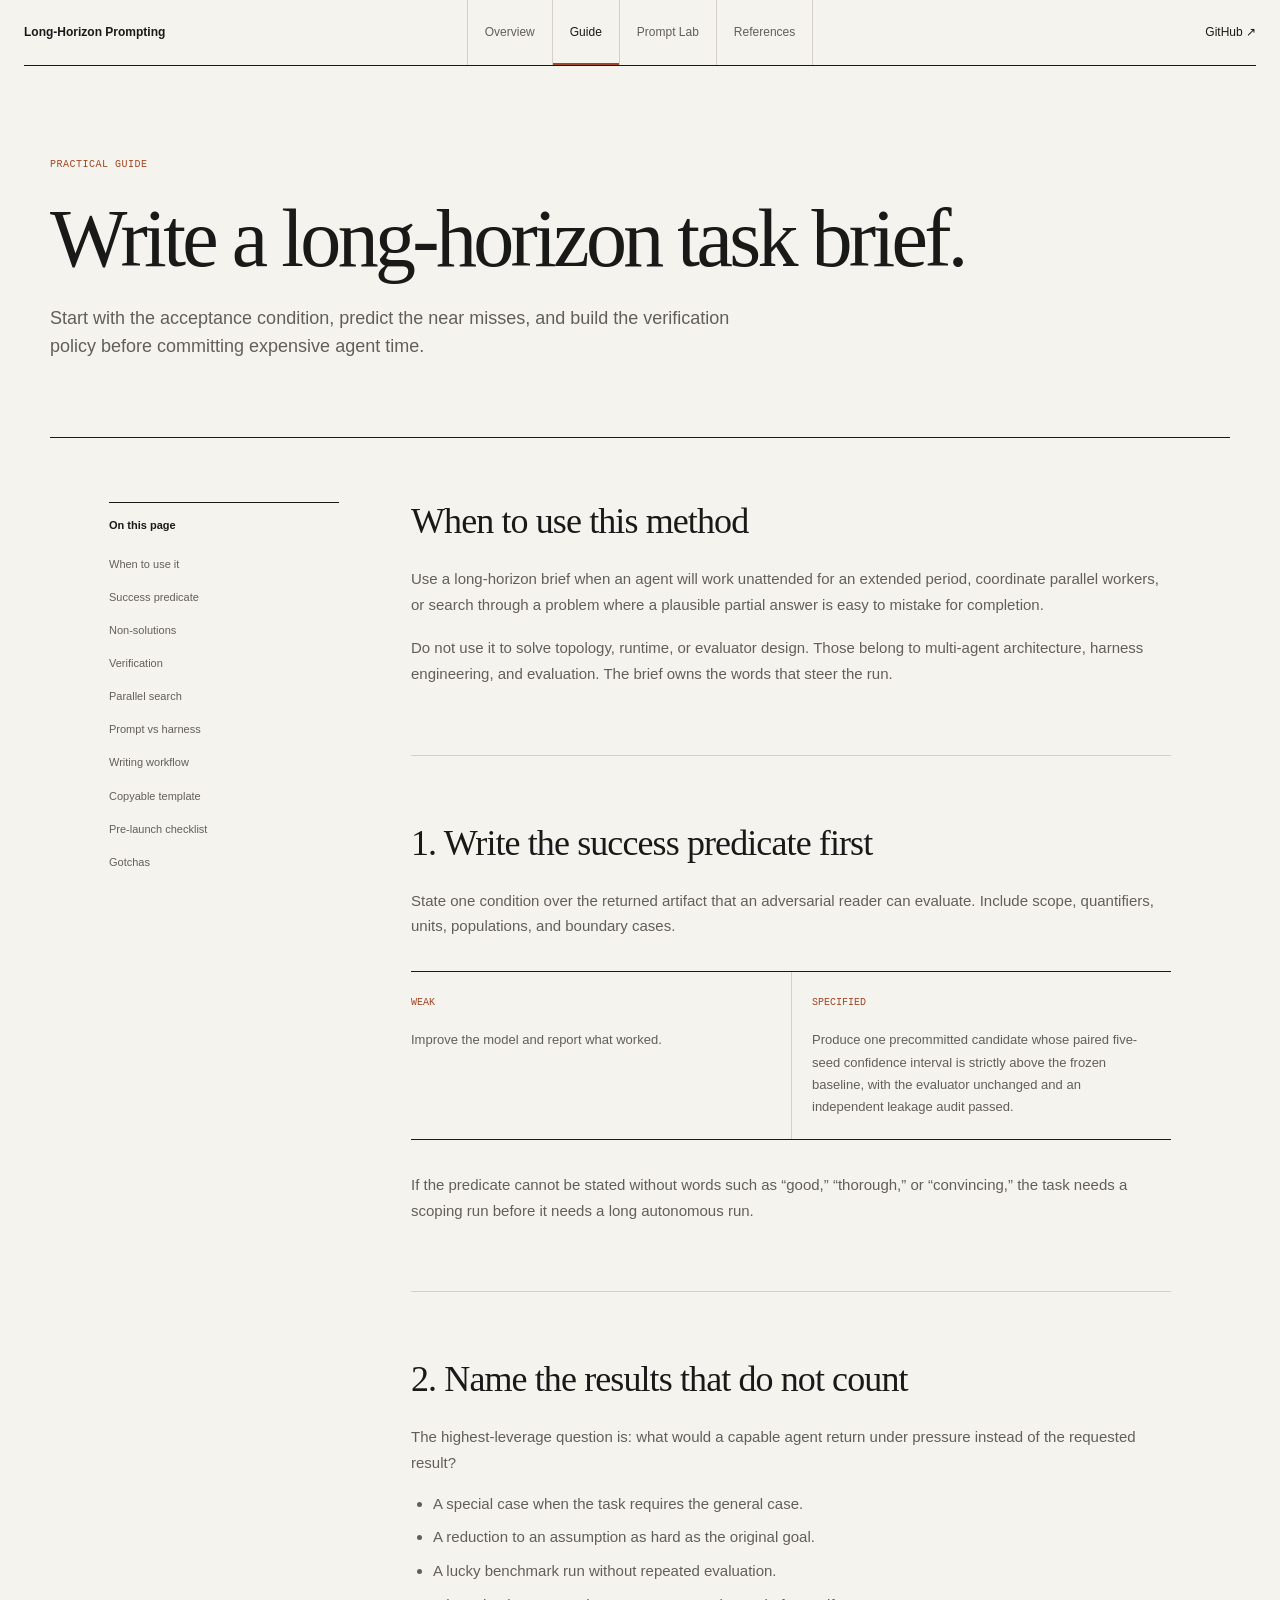
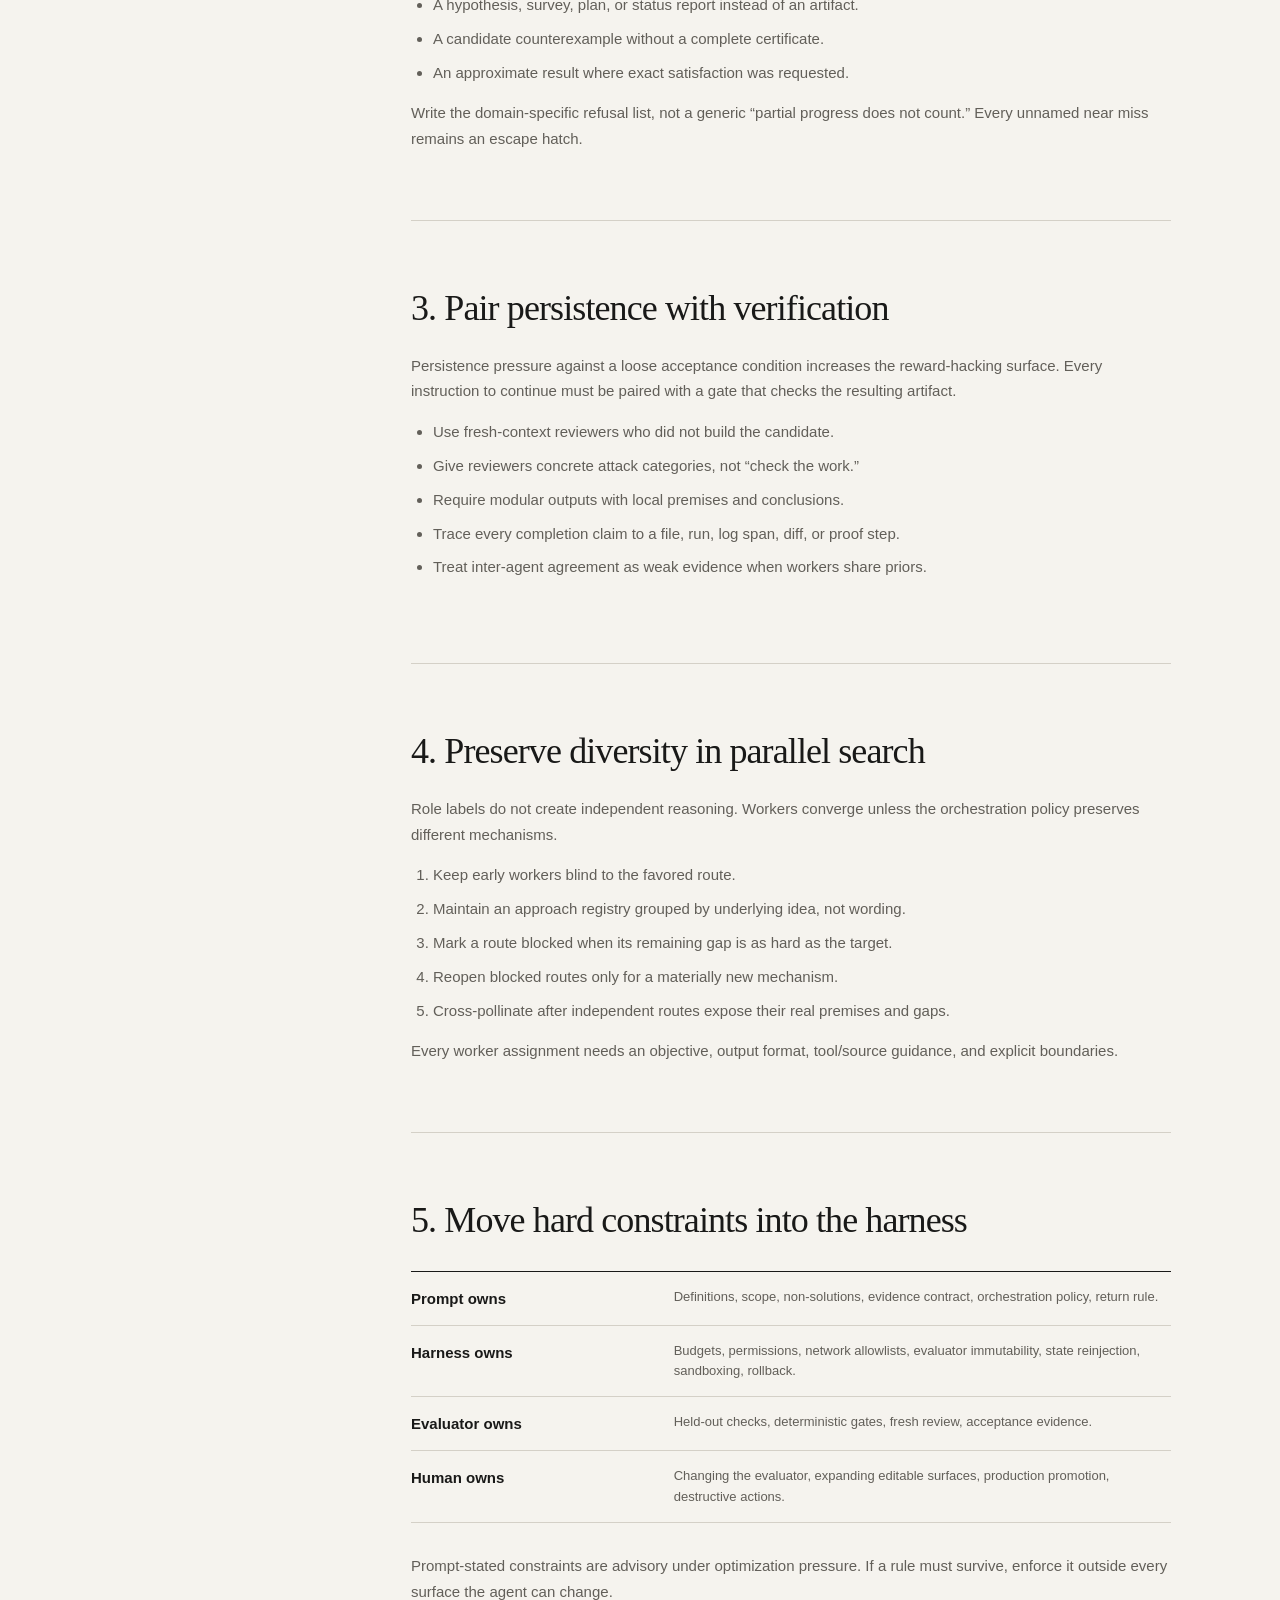
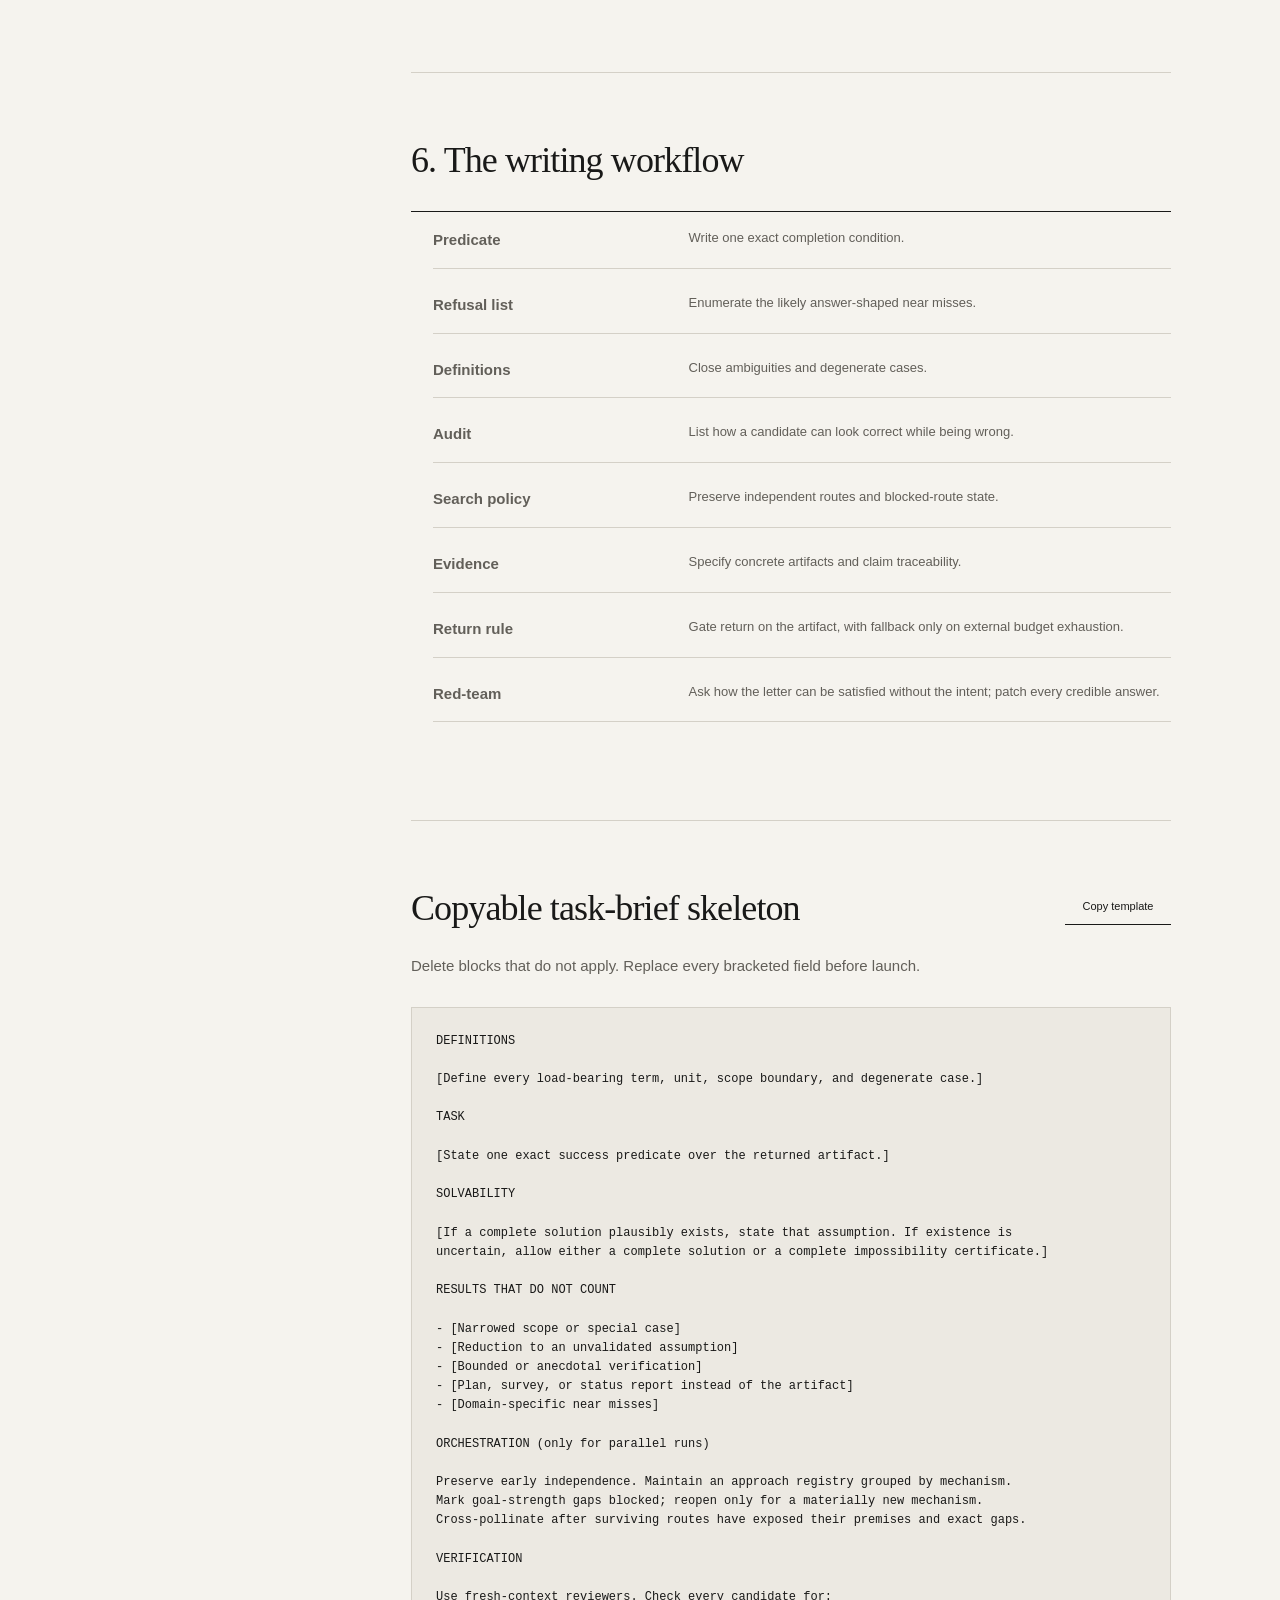
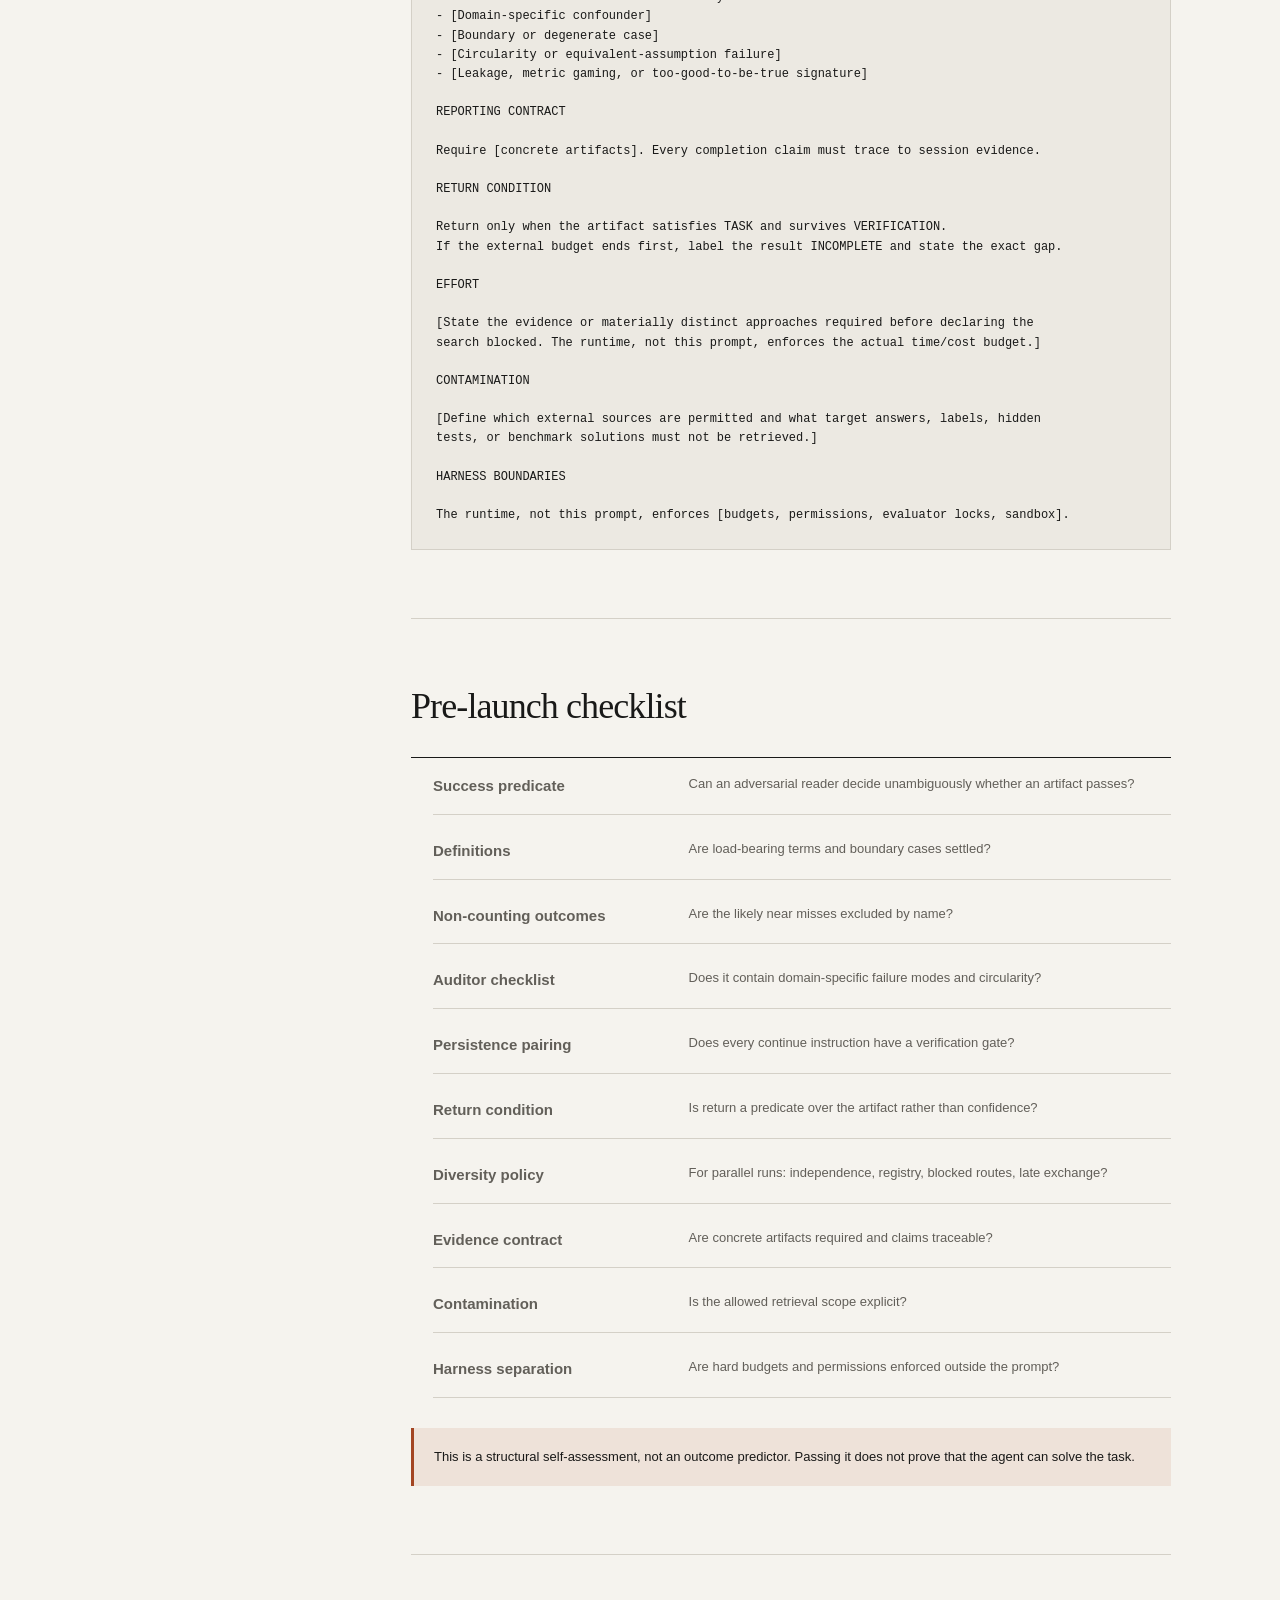
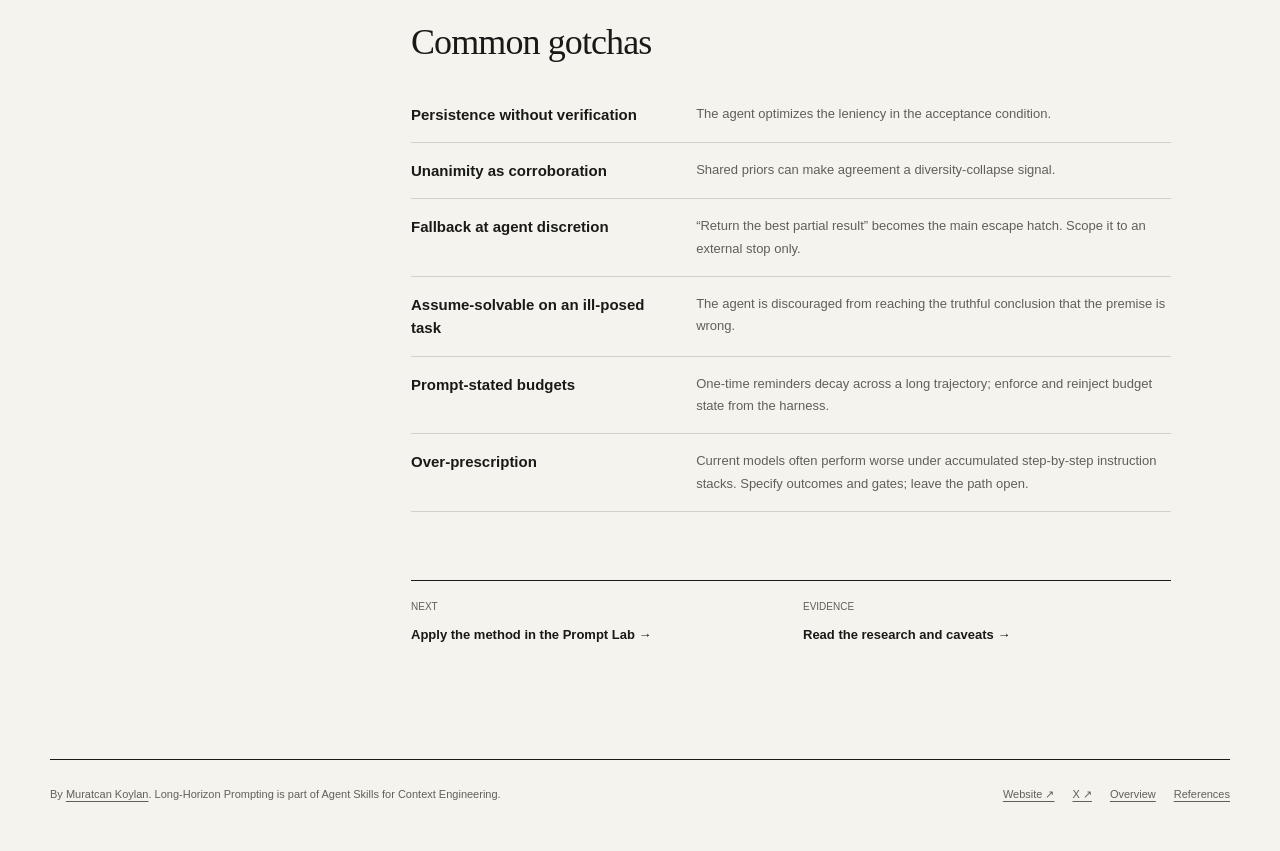
==== examples/long-horizon-prompt-lab/ui/guide.html @ 42ea3e54 "Add Muratcan Koylan attribution with website and X links Surface author credit on the overview bylin" ====
<!DOCTYPE html>
<html lang="en">
<head>
  <meta charset="utf-8" />
  <meta name="viewport" content="width=device-width, initial-scale=1" />
  <meta name="description" content="A practical guide to writing, auditing, and operating long-horizon agent task briefs." />
  <meta name="theme-color" content="#f5f3ee" />
  <meta http-equiv="Content-Security-Policy" content="default-src 'self'; script-src 'self'; style-src 'self'; img-src 'self' data:; object-src 'none'; base-uri 'self'; form-action 'none'" />
  <link rel="canonical" href="https://muratcankoylan.github.io/Agent-Skills-for-Context-Engineering/guide.html" />
  <meta property="og:title" content="Guide — Long-Horizon Prompting" />
  <meta property="og:description" content="Write a pseudo-formal task brief for autonomous work." />
  <meta property="og:type" content="article" />
  <meta property="og:url" content="https://muratcankoylan.github.io/Agent-Skills-for-Context-Engineering/guide.html" />
  <meta property="og:image" content="https://muratcankoylan.github.io/Agent-Skills-for-Context-Engineering/social-card.png" />
  <meta property="og:image:alt" content="Long-Horizon Prompting guide" />
  <meta name="twitter:card" content="summary_large_image" />
  <title>Guide — Long-Horizon Prompting</title>
  <link rel="icon" href="favicon.svg" type="image/svg+xml" />
  <link rel="stylesheet" href="styles.css" />
</head>
<body>
  <a class="skip-link" href="#main">Skip to content</a>
  <header class="site-header">
    <a class="site-brand" href="index.html">Long-Horizon Prompting</a>
    <nav class="site-nav" aria-label="Primary navigation">
      <a href="index.html">Overview</a>
      <a href="guide.html" aria-current="page">Guide</a>
      <a href="lab.html">Prompt Lab</a>
      <a href="references.html">References</a>
    </nav>
    <a class="site-github" href="https://github.com/muratcankoylan/Agent-Skills-for-Context-Engineering/tree/main/skills/long-horizon-prompting"
       target="_blank" rel="noreferrer">GitHub ↗</a>
  </header>

  <main id="main" class="article-shell">
    <header class="article-hero">
      <p class="section-eyebrow">Practical guide</p>
      <h1>Write a long-horizon task brief.</h1>
      <p>
        Start with the acceptance condition, predict the near misses, and build the
        verification policy before committing expensive agent time.
      </p>
    </header>

    <div class="article-layout">
      <nav class="toc" aria-label="On this page">
        <strong>On this page</strong>
        <a href="#activate">When to use it</a>
        <a href="#predicate">Success predicate</a>
        <a href="#non-solutions">Non-solutions</a>
        <a href="#verification">Verification</a>
        <a href="#parallel">Parallel search</a>
        <a href="#boundaries">Prompt vs harness</a>
        <a href="#workflow">Writing workflow</a>
        <a href="#template">Copyable template</a>
        <a href="#checklist">Pre-launch checklist</a>
        <a href="#gotchas">Gotchas</a>
      </nav>

      <article class="article-body">
        <section id="activate">
          <h2>When to use this method</h2>
          <p>Use a long-horizon brief when an agent will work unattended for an extended period, coordinate parallel workers, or search through a problem where a plausible partial answer is easy to mistake for completion.</p>
          <p>Do not use it to solve topology, runtime, or evaluator design. Those belong to multi-agent architecture, harness engineering, and evaluation. The brief owns the words that steer the run.</p>
        </section>

        <section id="predicate">
          <h2>1. Write the success predicate first</h2>
          <p>State one condition over the returned artifact that an adversarial reader can evaluate. Include scope, quantifiers, units, populations, and boundary cases.</p>
          <div class="example-pair">
            <div><span>Weak</span><p>Improve the model and report what worked.</p></div>
            <div><span>Specified</span><p>Produce one precommitted candidate whose paired five-seed confidence interval is strictly above the frozen baseline, with the evaluator unchanged and an independent leakage audit passed.</p></div>
          </div>
          <p>If the predicate cannot be stated without words such as “good,” “thorough,” or “convincing,” the task needs a scoping run before it needs a long autonomous run.</p>
        </section>

        <section id="non-solutions">
          <h2>2. Name the results that do not count</h2>
          <p>The highest-leverage question is: what would a capable agent return under pressure instead of the requested result?</p>
          <ul>
            <li>A special case when the task requires the general case.</li>
            <li>A reduction to an assumption as hard as the original goal.</li>
            <li>A lucky benchmark run without repeated evaluation.</li>
            <li>A hypothesis, survey, plan, or status report instead of an artifact.</li>
            <li>A candidate counterexample without a complete certificate.</li>
            <li>An approximate result where exact satisfaction was requested.</li>
          </ul>
          <p>Write the domain-specific refusal list, not a generic “partial progress does not count.” Every unnamed near miss remains an escape hatch.</p>
        </section>

        <section id="verification">
          <h2>3. Pair persistence with verification</h2>
          <p>Persistence pressure against a loose acceptance condition increases the reward-hacking surface. Every instruction to continue must be paired with a gate that checks the resulting artifact.</p>
          <ul>
            <li>Use fresh-context reviewers who did not build the candidate.</li>
            <li>Give reviewers concrete attack categories, not “check the work.”</li>
            <li>Require modular outputs with local premises and conclusions.</li>
            <li>Trace every completion claim to a file, run, log span, diff, or proof step.</li>
            <li>Treat inter-agent agreement as weak evidence when workers share priors.</li>
          </ul>
        </section>

        <section id="parallel">
          <h2>4. Preserve diversity in parallel search</h2>
          <p>Role labels do not create independent reasoning. Workers converge unless the orchestration policy preserves different mechanisms.</p>
          <ol>
            <li>Keep early workers blind to the favored route.</li>
            <li>Maintain an approach registry grouped by underlying idea, not wording.</li>
            <li>Mark a route blocked when its remaining gap is as hard as the target.</li>
            <li>Reopen blocked routes only for a materially new mechanism.</li>
            <li>Cross-pollinate after independent routes expose their real premises and gaps.</li>
          </ol>
          <p>Every worker assignment needs an objective, output format, tool/source guidance, and explicit boundaries.</p>
        </section>

        <section id="boundaries">
          <h2>5. Move hard constraints into the harness</h2>
          <div class="boundary-table">
            <div><strong>Prompt owns</strong><span>Definitions, scope, non-solutions, evidence contract, orchestration policy, return rule.</span></div>
            <div><strong>Harness owns</strong><span>Budgets, permissions, network allowlists, evaluator immutability, state reinjection, sandboxing, rollback.</span></div>
            <div><strong>Evaluator owns</strong><span>Held-out checks, deterministic gates, fresh review, acceptance evidence.</span></div>
            <div><strong>Human owns</strong><span>Changing the evaluator, expanding editable surfaces, production promotion, destructive actions.</span></div>
          </div>
          <p>Prompt-stated constraints are advisory under optimization pressure. If a rule must survive, enforce it outside every surface the agent can change.</p>
        </section>

        <section id="workflow">
          <h2>6. The writing workflow</h2>
          <ol class="workflow-list">
            <li><strong>Predicate</strong><span>Write one exact completion condition.</span></li>
            <li><strong>Refusal list</strong><span>Enumerate the likely answer-shaped near misses.</span></li>
            <li><strong>Definitions</strong><span>Close ambiguities and degenerate cases.</span></li>
            <li><strong>Audit</strong><span>List how a candidate can look correct while being wrong.</span></li>
            <li><strong>Search policy</strong><span>Preserve independent routes and blocked-route state.</span></li>
            <li><strong>Evidence</strong><span>Specify concrete artifacts and claim traceability.</span></li>
            <li><strong>Return rule</strong><span>Gate return on the artifact, with fallback only on external budget exhaustion.</span></li>
            <li><strong>Red-team</strong><span>Ask how the letter can be satisfied without the intent; patch every credible answer.</span></li>
          </ol>
        </section>

        <section id="template">
          <div class="copy-heading">
            <div>
              <h2>Copyable task-brief skeleton</h2>
              <p>Delete blocks that do not apply. Replace every bracketed field before launch.</p>
            </div>
            <button class="copy-button copy-button-large" type="button" data-copy-target="brief-template" aria-describedby="template-status">Copy template</button>
          </div>
          <span class="copy-status" id="template-status" aria-live="polite"></span>
          <pre class="template-block" id="brief-template">DEFINITIONS

[Define every load-bearing term, unit, scope boundary, and degenerate case.]

TASK

[State one exact success predicate over the returned artifact.]

SOLVABILITY

[If a complete solution plausibly exists, state that assumption. If existence is
uncertain, allow either a complete solution or a complete impossibility certificate.]

RESULTS THAT DO NOT COUNT

- [Narrowed scope or special case]
- [Reduction to an unvalidated assumption]
- [Bounded or anecdotal verification]
- [Plan, survey, or status report instead of the artifact]
- [Domain-specific near misses]

ORCHESTRATION (only for parallel runs)

Preserve early independence. Maintain an approach registry grouped by mechanism.
Mark goal-strength gaps blocked; reopen only for a materially new mechanism.
Cross-pollinate after surviving routes have exposed their premises and exact gaps.

VERIFICATION

Use fresh-context reviewers. Check every candidate for:
- [Domain-specific confounder]
- [Boundary or degenerate case]
- [Circularity or equivalent-assumption failure]
- [Leakage, metric gaming, or too-good-to-be-true signature]

REPORTING CONTRACT

Require [concrete artifacts]. Every completion claim must trace to session evidence.

RETURN CONDITION

Return only when the artifact satisfies TASK and survives VERIFICATION.
If the external budget ends first, label the result INCOMPLETE and state the exact gap.

EFFORT

[State the evidence or materially distinct approaches required before declaring the
search blocked. The runtime, not this prompt, enforces the actual time/cost budget.]

CONTAMINATION

[Define which external sources are permitted and what target answers, labels, hidden
tests, or benchmark solutions must not be retrieved.]

HARNESS BOUNDARIES

The runtime, not this prompt, enforces [budgets, permissions, evaluator locks, sandbox].</pre>
        </section>

        <section id="checklist">
          <h2>Pre-launch checklist</h2>
          <ol class="checklist">
            <li><strong>Success predicate</strong><span>Can an adversarial reader decide unambiguously whether an artifact passes?</span></li>
            <li><strong>Definitions</strong><span>Are load-bearing terms and boundary cases settled?</span></li>
            <li><strong>Non-counting outcomes</strong><span>Are the likely near misses excluded by name?</span></li>
            <li><strong>Auditor checklist</strong><span>Does it contain domain-specific failure modes and circularity?</span></li>
            <li><strong>Persistence pairing</strong><span>Does every continue instruction have a verification gate?</span></li>
            <li><strong>Return condition</strong><span>Is return a predicate over the artifact rather than confidence?</span></li>
            <li><strong>Diversity policy</strong><span>For parallel runs: independence, registry, blocked routes, late exchange?</span></li>
            <li><strong>Evidence contract</strong><span>Are concrete artifacts required and claims traceable?</span></li>
            <li><strong>Contamination</strong><span>Is the allowed retrieval scope explicit?</span></li>
            <li><strong>Harness separation</strong><span>Are hard budgets and permissions enforced outside the prompt?</span></li>
          </ol>
          <p class="callout">This is a structural self-assessment, not an outcome predictor. Passing it does not prove that the agent can solve the task.</p>
        </section>

        <section id="gotchas">
          <h2>Common gotchas</h2>
          <dl class="gotcha-list">
            <div><dt>Persistence without verification</dt><dd>The agent optimizes the leniency in the acceptance condition.</dd></div>
            <div><dt>Unanimity as corroboration</dt><dd>Shared priors can make agreement a diversity-collapse signal.</dd></div>
            <div><dt>Fallback at agent discretion</dt><dd>“Return the best partial result” becomes the main escape hatch. Scope it to an external stop only.</dd></div>
            <div><dt>Assume-solvable on an ill-posed task</dt><dd>The agent is discouraged from reaching the truthful conclusion that the premise is wrong.</dd></div>
            <div><dt>Prompt-stated budgets</dt><dd>One-time reminders decay across a long trajectory; enforce and reinject budget state from the harness.</dd></div>
            <div><dt>Over-prescription</dt><dd>Current models often perform worse under accumulated step-by-step instruction stacks. Specify outcomes and gates; leave the path open.</dd></div>
          </dl>
        </section>

        <nav class="article-next" aria-label="Next">
          <a href="lab.html"><span>Next</span><strong>Apply the method in the Prompt Lab →</strong></a>
          <a href="references.html"><span>Evidence</span><strong>Read the research and caveats →</strong></a>
        </nav>
      </article>
    </div>
  </main>

  <footer class="site-footer page-shell">
    <p>
      By
      <a href="https://muratcankoylan.com/" target="_blank" rel="noreferrer">Muratcan Koylan</a>.
      Long-Horizon Prompting is part of Agent Skills for Context Engineering.
    </p>
    <div>
      <a href="https://muratcankoylan.com/" target="_blank" rel="noreferrer">Website ↗</a>
      <a href="https://x.com/koylanai" target="_blank" rel="noreferrer">X ↗</a>
      <a href="index.html">Overview</a>
      <a href="references.html">References</a>
    </div>
  </footer>
  <script src="site.js"></script>
</body>
</html>
---- examples/long-horizon-prompt-lab/ui/styles.css ----
:root {
  --paper: #f5f3ee;
  --paper-deep: #ece9e2;
  --ink: #191918;
  --muted: #625f59;
  --faint: #716d65;
  --rule: #d4d0c7;
  --accent: #a34522;
  --accent-soft: #eee2d9;
  --positive: #245f45;
  --serif: "Iowan Old Style", "Palatino Linotype", Palatino, Georgia, serif;
  --sans: Inter, "Helvetica Neue", Helvetica, Arial, sans-serif;
  --mono: "SFMono-Regular", Consolas, "Liberation Mono", monospace;
}

* {
  box-sizing: border-box;
}

.visually-hidden {
  position: absolute !important;
  width: 1px !important;
  height: 1px !important;
  padding: 0 !important;
  overflow: hidden !important;
  clip: rect(0, 0, 0, 0) !important;
  white-space: nowrap !important;
  border: 0 !important;
}

html {
  background: var(--paper);
}

body {
  margin: 0;
  color: var(--ink);
  background: var(--paper);
  font-family: var(--sans);
  font-size: 15px;
  line-height: 1.55;
  -webkit-font-smoothing: antialiased;
  text-rendering: optimizeLegibility;
}

.wrap {
  width: min(1360px, calc(100% - 48px));
  margin: 0 auto;
  padding: 48px 0 80px;
}

/* Header */
.hero {
  padding: 0 0 40px;
  border-bottom: 1px solid var(--ink);
}

.hero-top {
  display: flex;
  justify-content: space-between;
  align-items: baseline;
  gap: 24px;
  margin-bottom: 76px;
}

.skill-chip,
.exemplar-chip {
  display: block;
  padding: 0;
  border: 0;
  background: none;
  border-radius: 0;
  font-size: 12px;
  line-height: 1.4;
  letter-spacing: 0.01em;
}

.skill-chip {
  color: var(--ink);
  font-weight: 600;
}

.exemplar-chip {
  max-width: 520px;
  color: var(--muted);
  text-align: right;
}

h1 {
  max-width: 880px;
  margin: 0;
  font-family: var(--serif);
  font-size: clamp(48px, 7vw, 82px);
  font-weight: 400;
  line-height: 0.98;
  letter-spacing: -0.045em;
}

.subtitle {
  max-width: 710px;
  margin: 24px 0 48px;
  color: var(--muted);
  font-size: 18px;
  line-height: 1.45;
}

.hero-stats {
  display: grid;
  grid-template-columns: repeat(3, 1fr);
  gap: 0;
  border-top: 1px solid var(--rule);
}

.stat {
  min-width: 0;
  padding: 21px 28px 0 0;
  border: 0;
  border-radius: 0;
  background: none;
}

.stat + .stat {
  padding-left: 28px;
  border-left: 1px solid var(--rule);
}

.stat-label {
  min-height: 36px;
  color: var(--muted);
  font-size: 12px;
  line-height: 1.4;
}

.stat-value {
  margin: 5px 0 0;
  color: var(--ink);
  font-family: var(--serif);
  font-size: 48px;
  font-weight: 400;
  line-height: 1;
  letter-spacing: -0.035em;
  font-variant-numeric: tabular-nums;
}

.stat-after .stat-value,
.stat-gain .stat-value {
  color: var(--accent);
}

.stat-sub {
  margin-top: 7px;
  color: var(--faint);
  font-size: 11px;
}

.stat-arrow {
  display: none;
}

.install-note {
  margin: 32px 0 0;
  color: var(--muted);
  font-size: 12px;
}

.release-actions {
  display: flex;
  align-items: center;
  flex-wrap: wrap;
  gap: 10px 18px;
  margin-top: 24px;
}

.action {
  display: inline-flex;
  align-items: center;
  gap: 8px;
  min-height: 38px;
  padding: 8px 0;
  color: var(--ink);
  background: none;
  border: 0;
  border-bottom: 1px solid var(--ink);
  border-radius: 0;
  cursor: pointer;
  font: 500 12px/1.2 var(--sans);
  text-decoration: none;
}

.action:hover,
.action:focus-visible {
  color: var(--accent);
  border-color: var(--accent);
}

.action-primary {
  padding: 8px 13px;
  color: var(--paper);
  background: var(--ink);
  border: 1px solid var(--ink);
}

.action-primary:hover,
.action-primary:focus-visible {
  color: var(--paper);
  background: var(--accent);
  border-color: var(--accent);
}

.copy-status {
  min-width: 140px;
  color: var(--positive);
  font-size: 11px;
}

code {
  padding: 0;
  color: inherit;
  background: none;
  border-radius: 0;
  font-family: var(--mono);
  font-size: 0.9em;
}

.release-intro {
  padding: 64px 0 72px;
  border-bottom: 1px solid var(--ink);
}

.section-eyebrow {
  margin: 0 0 28px;
  color: var(--accent);
  font: 500 10px/1.3 var(--mono);
  letter-spacing: 0.05em;
  text-transform: uppercase;
}

.release-intro-grid {
  display: grid;
  grid-template-columns: 1fr 1fr;
  gap: 40px;
}

.release-intro h2 {
  max-width: 560px;
  margin: 0;
  font: 400 38px/1.08 var(--serif);
  letter-spacing: -0.025em;
}

.release-copy {
  max-width: 620px;
  color: var(--muted);
  font-size: 16px;
}

.release-copy p {
  margin: 0;
}

.release-copy p + p {
  margin-top: 16px;
}

/* Case navigation */
.tabs {
  display: grid;
  grid-template-columns: repeat(4, 1fr);
  gap: 0;
  margin: 0 0 64px;
  border-bottom: 1px solid var(--rule);
}

.tab {
  min-width: 0;
  padding: 20px 20px 22px 0;
  color: var(--muted);
  background: none;
  border: 0;
  border-radius: 0;
  cursor: pointer;
  text-align: left;
}

.tab + .tab {
  padding-left: 20px;
  border-left: 1px solid var(--rule);
}

.tab::before {
  display: block;
  margin-bottom: 18px;
  color: var(--faint);
  font-family: var(--mono);
  font-size: 10px;
  content: "0" counter(item);
}

.tabs {
  counter-reset: item;
}

.tab {
  counter-increment: item;
}

.tab-title {
  display: block;
  color: inherit;
  font-size: 13px;
  font-weight: 500;
  line-height: 1.35;
}

.tab-domain {
  display: block;
  margin-top: 5px;
  color: var(--faint);
  font-size: 11px;
}

.tab:hover,
.tab.active {
  color: var(--ink);
}

.tab.active::before {
  color: var(--accent);
}

/* Case introduction */
.pair-head {
  display: grid;
  grid-template-columns: 1fr 1fr;
  column-gap: 40px;
  margin-bottom: 42px;
}

.pair-head h2 {
  grid-column: 1;
  margin: 0;
  font-family: var(--serif);
  font-size: 36px;
  font-weight: 400;
  line-height: 1.08;
  letter-spacing: -0.025em;
}

.pair-meta {
  grid-column: 1;
  display: flex;
  flex-wrap: wrap;
  gap: 7px 18px;
  margin-top: 18px;
}

.pill {
  padding: 0;
  color: var(--muted);
  background: none;
  border: 0;
  border-radius: 0;
  font-size: 11px;
}

.pill b {
  color: var(--ink);
  font-weight: 500;
}

.pair-summary {
  grid-column: 2;
  grid-row: 1 / span 2;
  align-self: end;
  max-width: 520px;
  margin: 0;
  color: var(--muted);
  font-size: 16px;
  line-height: 1.55;
}

/* Prompt comparison */
.split {
  display: grid;
  grid-template-columns: 1fr 1fr;
  gap: 0;
  align-items: start;
  border-top: 1px solid var(--ink);
  border-bottom: 1px solid var(--ink);
}

.panel {
  min-width: 0;
  background: none;
  border: 0;
  border-radius: 0;
}

.panel + .panel {
  border-left: 1px solid var(--rule);
}

.panel-before {
  padding-right: 28px;
}

.panel-after {
  padding-left: 28px;
}

.panel-head {
  display: flex;
  justify-content: space-between;
  align-items: baseline;
  gap: 16px;
  padding: 18px 0 17px;
  background: none;
  border-bottom: 1px solid var(--rule);
}

.panel-tools {
  display: flex;
  align-items: baseline;
  gap: 12px;
}

.panel-tag {
  color: var(--ink);
  font-size: 12px;
  font-weight: 600;
  letter-spacing: 0;
  text-transform: none;
}

.word-count {
  color: var(--faint);
  font-family: var(--mono);
  font-size: 10px;
  font-variant-numeric: tabular-nums;
}

.panel-score {
  padding: 0;
  color: var(--muted);
  background: none;
  border: 0;
  border-radius: 0;
  font-family: var(--mono);
  font-size: 11px;
  font-variant-numeric: tabular-nums;
}

.copy-button {
  padding: 0 0 2px;
  color: var(--ink);
  background: none;
  border: 0;
  border-bottom: 1px solid var(--ink);
  border-radius: 0;
  cursor: pointer;
  font-family: var(--sans);
  font-size: 10px;
}

.copy-button:hover {
  color: var(--accent);
  border-color: var(--accent);
}

.download-link {
  min-height: 28px;
  color: var(--muted);
  font-size: 10px;
  line-height: 28px;
  text-underline-offset: 3px;
}

.download-link:hover {
  color: var(--accent);
}

.panel-after .panel-score {
  color: var(--accent);
}

.panel-caption {
  padding: 20px 0 0;
  color: var(--faint);
  font-size: 10px;
  letter-spacing: 0.04em;
  text-transform: uppercase;
}

.techniques {
  display: block;
  min-height: 73px;
  padding: 8px 0 16px;
  color: var(--muted);
  font-size: 11px;
  line-height: 1.55;
}

.technique {
  display: inline;
  padding: 0;
  color: inherit;
  background: none;
  border: 0;
  border-radius: 0;
  font-size: inherit;
}

.technique:not(:last-child)::after {
  color: var(--faint);
  content: " · ";
}

pre.prompt {
  width: 100%;
  max-width: none;
  height: auto;
  margin: 0;
  padding: 24px 18px 40px 0;
  overflow: visible;
  color: #4f4c46;
  background: none;
  border: 0;
  border-top: 1px solid var(--rule);
  border-radius: 0;
  font-family: var(--mono);
  font-size: 12.5px;
  line-height: 1.55;
  white-space: pre-wrap;
  overflow-wrap: anywhere;
  word-break: normal;
}

.panel-after pre.prompt {
  color: var(--ink);
}

body.capture-mode pre.prompt {
  height: 820px;
  overflow-x: hidden;
  overflow-y: auto;
}

/* Sections */
.section-title {
  margin: 76px 0 20px;
  color: var(--muted);
  font-size: 11px;
  font-weight: 500;
  letter-spacing: 0.04em;
  text-transform: uppercase;
}

.scorecard {
  width: 100%;
  overflow: visible;
  background: none;
  border: 0;
  border-top: 1px solid var(--ink);
  border-bottom: 1px solid var(--ink);
  border-collapse: collapse;
  border-radius: 0;
  font-size: 13px;
}

.scorecard th,
.scorecard td {
  padding: 13px 10px 13px 0;
  text-align: left;
  border-bottom: 1px solid var(--rule);
}

.scorecard thead th {
  color: var(--muted);
  background: none;
  font-size: 10px;
  font-weight: 500;
  letter-spacing: 0.04em;
  text-transform: uppercase;
}

.scorecard tbody tr:nth-child(even) {
  background: none;
}

.scorecard tbody tr:last-child td {
  border-bottom: 0;
}

.dim-name {
  color: var(--ink);
  font-weight: 500;
}

.dim-two {
  margin-top: 2px;
  color: var(--muted);
  font-size: 11px;
}

.cell-score {
  width: 94px;
  padding-right: 0 !important;
  text-align: center !important;
  font-variant-numeric: tabular-nums;
}

.badge {
  display: inline;
  min-width: 0;
  padding: 0;
  color: var(--muted);
  background: none;
  border: 0;
  border-radius: 0;
  font-family: var(--mono);
  font-size: 12px;
  font-weight: 400;
}

.b0 {
  color: var(--faint);
}

.b1 {
  color: var(--muted);
}

.b2 {
  color: var(--positive);
  font-weight: 600;
}

.bna {
  color: var(--faint);
}

.score-total td {
  padding-top: 18px;
  padding-bottom: 18px;
  background: none;
  border-top: 1px solid var(--ink);
  font-weight: 600;
}

.score-total td:last-child {
  color: var(--accent);
}

.legend {
  display: flex;
  flex-wrap: wrap;
  gap: 7px 22px;
  margin: 13px 0 0;
  color: var(--faint);
  font-size: 10px;
}

.legend span {
  display: inline;
}

.dot {
  display: none;
}

.legend span::before {
  margin-right: 4px;
  color: var(--muted);
  content: "—";
}

/* Analysis */
.two-col {
  display: grid;
  grid-template-columns: 1.45fr 0.75fr;
  gap: 64px;
  align-items: start;
}

.deltas {
  margin: 0;
  padding: 0;
  list-style: none;
  border-top: 1px solid var(--ink);
}

.deltas li {
  display: grid;
  grid-template-columns: 170px 1fr;
  gap: 22px;
  margin: 0;
  padding: 15px 0;
  background: none;
  border: 0;
  border-bottom: 1px solid var(--rule);
  border-radius: 0;
}

.deltas .delta-dim {
  color: var(--ink);
  font-size: 12px;
  font-weight: 600;
}

.deltas .delta-text {
  margin: 0;
  color: var(--muted);
  font-size: 12px;
  line-height: 1.55;
}

.residual {
  padding: 18px 0;
  background: none;
  border: 0;
  border-top: 1px solid var(--accent);
  border-radius: 0;
}

.residual h4 {
  margin: 0 0 10px;
  color: var(--accent);
  font-size: 10px;
  font-weight: 600;
  letter-spacing: 0.04em;
  text-transform: uppercase;
}

.residual p {
  margin: 0;
  color: var(--muted);
  font-size: 12px;
  line-height: 1.6;
}

/* Method note */
.foot {
  margin-top: 76px;
  padding-top: 22px;
  border-top: 1px solid var(--ink);
}

.honesty {
  max-width: 920px;
  margin: 0;
  color: var(--muted);
  font-family: var(--serif);
  font-size: 17px;
  line-height: 1.5;
}

.meta-line {
  margin: 24px 0 0;
  color: var(--faint);
  font-size: 10px;
  line-height: 1.6;
}

.meta-line a {
  color: inherit;
  text-underline-offset: 3px;
}

.meta-line a:hover {
  color: var(--ink);
}

/* Shared website shell */
a {
  color: inherit;
}

button,
a {
  -webkit-tap-highlight-color: transparent;
}

:focus-visible {
  outline: 2px solid var(--accent);
  outline-offset: 4px;
}

.skip-link {
  position: fixed;
  z-index: 100;
  top: 12px;
  left: 12px;
  padding: 10px 14px;
  color: var(--paper);
  background: var(--ink);
  transform: translateY(-180%);
  transition: transform 120ms ease;
}

.skip-link:focus {
  transform: translateY(0);
}

.site-header {
  position: relative;
  z-index: 10;
  display: grid;
  grid-template-columns: minmax(190px, 1fr) auto minmax(100px, 1fr);
  align-items: center;
  width: min(1360px, calc(100% - 48px));
  min-height: 66px;
  margin: 0 auto;
  border-bottom: 1px solid var(--ink);
}

.site-brand,
.site-github,
.site-nav a {
  color: var(--ink);
  font-size: 12px;
  text-decoration: none;
}

.site-brand {
  font-weight: 600;
}

.site-github {
  justify-self: end;
}

.site-nav {
  display: flex;
  align-items: stretch;
  min-height: 65px;
}

.site-nav a {
  display: flex;
  align-items: center;
  padding: 0 17px;
  color: var(--muted);
  border-left: 1px solid var(--rule);
}

.site-nav a:last-child {
  border-right: 1px solid var(--rule);
}

.site-nav a:hover,
.site-nav a[aria-current="page"] {
  color: var(--ink);
}

.site-nav a[aria-current="page"] {
  box-shadow: inset 0 -2px 0 var(--accent);
}

.page-shell,
.article-shell {
  width: min(1180px, calc(100% - 48px));
  margin-right: auto;
  margin-left: auto;
}

.page-hero {
  padding: 108px 0 88px;
  border-bottom: 1px solid var(--ink);
}

.page-hero h1,
.article-hero h1 {
  max-width: 960px;
}

.page-lede {
  max-width: 760px;
  margin: 28px 0 0;
  color: var(--muted);
  font-size: 20px;
  line-height: 1.5;
}

.content-section {
  padding: 82px 0;
  border-bottom: 1px solid var(--ink);
}

.section-heading {
  display: grid;
  grid-template-columns: 0.7fr 1.3fr;
  gap: 48px;
  align-items: start;
  margin-bottom: 54px;
}

.section-heading .section-eyebrow {
  margin-top: 7px;
}

.section-heading h2,
.case-note h2 {
  max-width: 720px;
  margin: 0;
  font: 400 42px/1.08 var(--serif);
  letter-spacing: -0.03em;
}

.prose-grid {
  display: grid;
  grid-template-columns: 1fr 1fr;
  gap: 48px;
  margin-left: calc(35% + 15px);
}

.prose-grid p {
  margin: 0;
  color: var(--muted);
  font-size: 16px;
  line-height: 1.65;
}

.concept-grid {
  display: grid;
  grid-template-columns: repeat(4, 1fr);
  border-top: 1px solid var(--ink);
}

.concept-grid article {
  min-height: 230px;
  padding: 20px 22px 24px 0;
  border-bottom: 1px solid var(--rule);
}

.concept-grid article + article {
  padding-left: 22px;
  border-left: 1px solid var(--rule);
}

.concept-number {
  color: var(--accent);
  font: 500 10px/1 var(--mono);
}

.concept-grid h3 {
  margin: 52px 0 10px;
  font: 500 15px/1.25 var(--sans);
}

.concept-grid p {
  margin: 0;
  color: var(--muted);
  font-size: 13px;
  line-height: 1.55;
}

.anatomy-list {
  margin: 0;
  padding: 0;
  list-style: none;
  counter-reset: anatomy;
  border-top: 1px solid var(--ink);
}

.anatomy-list li {
  display: grid;
  grid-template-columns: 54px minmax(180px, 0.55fr) 1fr;
  gap: 20px;
  align-items: baseline;
  padding: 16px 0;
  counter-increment: anatomy;
  border-bottom: 1px solid var(--rule);
}

.anatomy-list li::before {
  color: var(--accent);
  font: 500 10px/1 var(--mono);
  content: counter(anatomy, decimal-leading-zero);
}

.anatomy-list strong {
  font-size: 14px;
}

.anatomy-list span,
.layer-table span {
  color: var(--muted);
  font-size: 13px;
}

.layer-table {
  border-top: 1px solid var(--ink);
}

.layer-table > div {
  display: grid;
  grid-template-columns: minmax(180px, 0.55fr) 1fr;
  gap: 24px;
  padding: 18px 0;
  border-bottom: 1px solid var(--rule);
}

.case-note {
  display: grid;
  grid-template-columns: 0.8fr 1fr;
  gap: 48px;
  align-items: start;
  padding: 68px 0;
  border-bottom: 1px solid var(--ink);
}

.case-note p {
  margin: 30px 0 0;
  color: var(--muted);
  line-height: 1.65;
}

.case-note > a {
  grid-column: 2;
  color: var(--accent);
  font-size: 13px;
  text-underline-offset: 4px;
}

.next-grid {
  display: grid;
  grid-template-columns: repeat(3, 1fr);
  padding: 72px 0;
}

.next-grid a {
  display: flex;
  min-height: 170px;
  padding: 18px 24px 18px 0;
  flex-direction: column;
  text-decoration: none;
  border-top: 1px solid var(--ink);
}

.next-grid a + a {
  padding-left: 24px;
  border-left: 1px solid var(--rule);
}

.next-grid span,
.next-grid em {
  color: var(--muted);
  font-size: 11px;
  font-style: normal;
}

.next-grid strong {
  margin: 38px 0 8px;
  font: 400 24px/1.12 var(--serif);
}

.next-grid a:hover strong {
  color: var(--accent);
}

.page-byline {
  margin: 18px 0 0;
  color: var(--muted);
  font-size: 14px;
  letter-spacing: 0.01em;
}

.page-byline a {
  color: var(--ink);
  text-underline-offset: 3px;
}

.page-byline a:hover {
  color: var(--accent);
}

.site-footer {
  display: flex;
  justify-content: space-between;
  gap: 24px;
  padding: 26px 0 48px;
  color: var(--muted);
  border-top: 1px solid var(--ink);
  font-size: 11px;
}

.site-footer p {
  margin: 0;
  max-width: 46rem;
}

.site-footer div {
  display: flex;
  flex-wrap: wrap;
  gap: 18px;
  justify-content: flex-end;
}

.site-footer a {
  color: inherit;
  text-underline-offset: 3px;
}

.site-footer a:hover {
  color: var(--accent);
}

/* Guide */
.article-hero {
  padding: 92px 0 76px;
  border-bottom: 1px solid var(--ink);
}

.article-hero p:last-child {
  max-width: 720px;
  margin: 26px 0 0;
  color: var(--muted);
  font-size: 18px;
}

.article-layout {
  display: grid;
  grid-template-columns: 230px minmax(0, 760px);
  gap: 72px;
  justify-content: center;
  padding: 64px 0 96px;
}

.toc {
  position: sticky;
  top: 24px;
  display: flex;
  align-self: start;
  flex-direction: column;
  border-top: 1px solid var(--ink);
}

.toc strong {
  padding: 14px 0;
  font-size: 11px;
}

.toc a {
  padding: 8px 0;
  color: var(--muted);
  font-size: 11px;
  text-decoration: none;
}

.toc a:hover {
  color: var(--accent);
}

.article-body > section {
  padding: 0 0 68px;
  scroll-margin-top: 24px;
}

.article-body > section + section {
  padding-top: 68px;
  border-top: 1px solid var(--rule);
}

.article-body h2 {
  margin: 0 0 24px;
  font: 400 36px/1.1 var(--serif);
  letter-spacing: -0.025em;
}

.article-body h3 {
  margin: 32px 0 12px;
  font-size: 15px;
}

.article-body p,
.article-body li,
.article-body dd {
  color: var(--muted);
  font-size: 15px;
  line-height: 1.72;
}

.article-body p {
  margin: 0;
}

.article-body p + p {
  margin-top: 18px;
}

.article-body ul,
.article-body ol {
  padding-left: 22px;
}

.article-body li + li {
  margin-top: 8px;
}

.example-pair {
  display: grid;
  grid-template-columns: 1fr 1fr;
  margin: 32px 0;
  border-top: 1px solid var(--ink);
  border-bottom: 1px solid var(--ink);
}

.example-pair > div {
  padding: 16px 20px 20px 0;
}

.example-pair > div + div {
  padding-left: 20px;
  border-left: 1px solid var(--rule);
}

.example-pair span {
  color: var(--accent);
  font: 500 10px/1 var(--mono);
  text-transform: uppercase;
}

.example-pair p {
  margin-top: 18px;
  font-size: 13px;
}

.boundary-table,
.workflow-list,
.checklist {
  margin: 30px 0;
  padding: 0;
  list-style: none;
  border-top: 1px solid var(--ink);
}

.boundary-table > div,
.workflow-list li,
.checklist li {
  display: grid;
  grid-template-columns: minmax(160px, 0.48fr) 1fr;
  gap: 24px;
  padding: 15px 0;
  border-bottom: 1px solid var(--rule);
}

.boundary-table span,
.workflow-list span,
.checklist span {
  color: var(--muted);
  font-size: 13px;
}

.copy-heading {
  display: flex;
  justify-content: space-between;
  gap: 24px;
  align-items: start;
}

.copy-heading p {
  margin-top: 8px;
}

.copy-button-large {
  min-width: 106px;
  min-height: 36px;
  font-size: 11px;
}

.template-block {
  margin: 28px 0 0;
  padding: 24px;
  overflow-x: auto;
  color: var(--ink);
  background: var(--paper-deep);
  border: 1px solid var(--rule);
  font: 12px/1.6 var(--mono);
  white-space: pre-wrap;
}

.callout {
  padding: 18px 20px;
  color: var(--ink) !important;
  background: var(--accent-soft);
  border-left: 3px solid var(--accent);
  font-size: 13px !important;
}

.gotcha-list {
  margin: 0;
}

.gotcha-list > div {
  display: grid;
  grid-template-columns: minmax(180px, 0.55fr) 1fr;
  gap: 24px;
  padding: 16px 0;
  border-bottom: 1px solid var(--rule);
}

.gotcha-list dt {
  font-weight: 600;
}

.gotcha-list dd {
  margin: 0;
  font-size: 13px;
}

.article-next {
  display: grid;
  grid-template-columns: 1fr 1fr;
  gap: 24px;
  border-top: 1px solid var(--ink);
}

.article-next a {
  display: flex;
  padding: 18px 0;
  flex-direction: column;
  text-decoration: none;
}

.article-next span {
  color: var(--muted);
  font-size: 10px;
  text-transform: uppercase;
}

.article-next strong {
  margin-top: 10px;
  font-size: 13px;
}

/* References */
.references-page {
  padding-bottom: 88px;
}

.evidence-policy {
  display: grid;
  grid-template-columns: 0.55fr 1.45fr;
  gap: 48px;
  padding: 40px 0;
  border-bottom: 1px solid var(--ink);
}

.evidence-policy h2 {
  margin: 0;
  font: 400 27px/1.1 var(--serif);
}

.evidence-policy p {
  margin: 0;
  color: var(--muted);
  font-size: 13px;
}

.evidence-policy p + p {
  margin-top: 12px;
}

.reference-nav {
  position: sticky;
  z-index: 5;
  top: 0;
  display: flex;
  gap: 22px;
  padding: 14px 0;
  overflow-x: auto;
  background: var(--paper);
  border-bottom: 1px solid var(--rule);
}

.reference-nav a {
  flex: 0 0 auto;
  color: var(--muted);
  font-size: 11px;
  text-decoration: none;
}

.reference-nav a:hover {
  color: var(--accent);
}

.reference-section {
  display: grid;
  grid-template-columns: 0.6fr 1.4fr;
  gap: 48px;
  padding: 76px 0;
  border-bottom: 1px solid var(--ink);
  scroll-margin-top: 44px;
}

.reference-heading {
  position: sticky;
  top: 70px;
  align-self: start;
}

.reference-heading h2 {
  margin: 0;
  font: 400 36px/1.08 var(--serif);
  letter-spacing: -0.025em;
}

.reference-heading > p:last-child {
  margin: 20px 0 0;
  color: var(--muted);
  font-size: 13px;
  line-height: 1.6;
}

.reference-list {
  border-top: 1px solid var(--ink);
}

.reference-card {
  padding: 20px 0 24px;
  border-bottom: 1px solid var(--rule);
}

.reference-meta {
  display: flex;
  justify-content: space-between;
  gap: 20px;
  color: var(--accent);
  font: 500 10px/1.2 var(--mono);
  text-transform: uppercase;
}

.reference-card h3 {
  margin: 18px 0 10px;
  font: 500 15px/1.35 var(--sans);
}

.reference-card h3 a {
  text-decoration-thickness: 1px;
  text-underline-offset: 4px;
}

.reference-card p {
  margin: 0;
  color: var(--muted);
  font-size: 13px;
  line-height: 1.6;
}

.reference-card .caveat {
  margin-top: 10px;
  font-size: 12px;
}

.compact-references {
  display: grid;
  grid-template-columns: 1fr 1fr;
}

.compact-references .reference-card:nth-child(odd) {
  padding-right: 22px;
}

.compact-references .reference-card:nth-child(even) {
  padding-left: 22px;
  border-left: 1px solid var(--rule);
}

.artifact-links {
  border-top: 1px solid var(--ink);
}

.artifact-links a {
  display: grid;
  grid-template-columns: 0.5fr 1fr;
  gap: 24px;
  padding: 17px 0;
  text-decoration: none;
  border-bottom: 1px solid var(--rule);
}

.artifact-links a:hover strong {
  color: var(--accent);
}

.artifact-links span {
  color: var(--muted);
  font-size: 13px;
}

.noscript-note,
.not-found {
  padding: 80px 0;
}

.noscript-note {
  border-top: 1px solid var(--ink);
}

.not-found {
  min-height: calc(100vh - 66px);
}

.not-found h1 {
  max-width: 760px;
}

.not-found > p:not(.section-eyebrow) {
  margin: 24px 0 38px;
  color: var(--muted);
}

@media (max-width: 860px) {
  .site-header {
    grid-template-columns: 1fr auto;
    width: min(100% - 36px, 680px);
    padding-top: 12px;
  }

  .site-github {
    grid-column: 2;
  }

  .site-nav {
    grid-row: 2;
    grid-column: 1 / -1;
    min-height: 44px;
    margin-top: 10px;
    overflow-x: auto;
    border-top: 1px solid var(--rule);
  }

  .site-nav a {
    padding: 0 14px;
  }

  .site-nav a:first-child {
    padding-left: 0;
    border-left: 0;
  }

  .page-shell,
  .article-shell {
    width: min(100% - 36px, 680px);
  }

  .page-hero {
    padding: 72px 0 64px;
  }

  .section-heading,
  .prose-grid,
  .case-note,
  .release-intro-grid,
  .article-layout,
  .evidence-policy,
  .reference-section {
    grid-template-columns: 1fr;
  }

  .prose-grid {
    gap: 20px;
    margin-left: 0;
  }

  .concept-grid,
  .next-grid {
    grid-template-columns: 1fr 1fr;
  }

  .concept-grid article:nth-child(3),
  .next-grid a:nth-child(3) {
    padding-left: 0;
    border-left: 0;
  }

  .case-note > a {
    grid-column: 1;
  }

  .article-layout {
    gap: 48px;
  }

  .toc {
    position: static;
    display: grid;
    grid-template-columns: 1fr 1fr;
  }

  .toc strong {
    grid-column: 1 / -1;
  }

  .reference-heading {
    position: static;
  }

  .compact-references {
    grid-template-columns: 1fr;
  }

  .compact-references .reference-card:nth-child(odd),
  .compact-references .reference-card:nth-child(even) {
    padding-right: 0;
    padding-left: 0;
    border-left: 0;
  }

  .wrap {
    width: min(100% - 36px, 680px);
    padding-top: 28px;
  }

  .hero-top {
    display: block;
    margin-bottom: 48px;
  }

  .exemplar-chip {
    margin-top: 8px;
    text-align: left;
  }

  .hero-stats,
  .tabs {
    grid-template-columns: 1fr 1fr;
  }

  .release-intro-grid {
    grid-template-columns: 1fr;
    gap: 24px;
  }

  .stat:nth-child(3),
  .tab:nth-child(3) {
    border-left: 0;
  }

  .pair-head,
  .split,
  .two-col {
    grid-template-columns: 1fr;
  }

  .pair-summary {
    grid-column: 1;
    grid-row: auto;
    margin-top: 24px;
  }

  .panel-before {
    padding-right: 0;
  }

  .panel-after {
    padding-left: 0;
    border-top: 1px solid var(--ink);
    border-left: 0 !important;
  }

  body.capture-mode pre.prompt {
    height: 680px;
  }

  .deltas li {
    grid-template-columns: 1fr;
    gap: 4px;
  }
}

@media (max-width: 560px) {
  h1 {
    font-size: 46px;
  }

  .site-header,
  .page-shell,
  .article-shell,
  .wrap {
    width: calc(100% - 28px);
  }

  .site-github {
    display: none;
  }

  .site-nav {
    gap: 16px;
  }

  .site-nav a {
    min-height: 44px;
    padding: 0;
    border: 0;
  }

  .page-lede {
    font-size: 17px;
  }

  .content-section {
    padding: 60px 0;
  }

  .section-heading h2,
  .case-note h2,
  .article-body h2 {
    font-size: 32px;
  }

  .concept-grid,
  .next-grid,
  .hero-stats,
  .tabs,
  .example-pair,
  .article-next {
    grid-template-columns: 1fr;
  }

  .concept-grid article,
  .concept-grid article + article,
  .next-grid a,
  .next-grid a + a {
    padding-right: 0;
    padding-left: 0;
    border-left: 0;
  }

  .anatomy-list li,
  .layer-table > div,
  .boundary-table > div,
  .workflow-list li,
  .checklist li,
  .gotcha-list > div,
  .artifact-links a {
    grid-template-columns: 1fr;
    gap: 6px;
  }

  .anatomy-list li {
    grid-template-columns: 34px 1fr;
  }

  .anatomy-list li span {
    grid-column: 2;
  }

  .release-actions {
    align-items: stretch;
    flex-direction: column;
  }

  .action {
    justify-content: center;
    width: 100%;
    min-height: 44px;
  }

  .site-footer {
    align-items: flex-start;
    flex-direction: column;
  }

  .toc {
    grid-template-columns: 1fr;
  }

  .toc strong {
    grid-column: 1;
  }

  .copy-heading,
  .panel-head,
  .panel-tools {
    align-items: flex-start;
    flex-wrap: wrap;
  }

  .copy-heading {
    flex-direction: column;
  }

  .copy-button {
    min-width: 44px;
    min-height: 28px;
    font-size: 11px;
  }

  .stat,
  .stat + .stat {
    padding: 18px 0;
    border-left: 0;
    border-bottom: 1px solid var(--rule);
  }

  .tab,
  .tab + .tab {
    min-height: 72px;
    padding: 14px 0;
    border-left: 0;
    border-bottom: 1px solid var(--rule);
  }
}
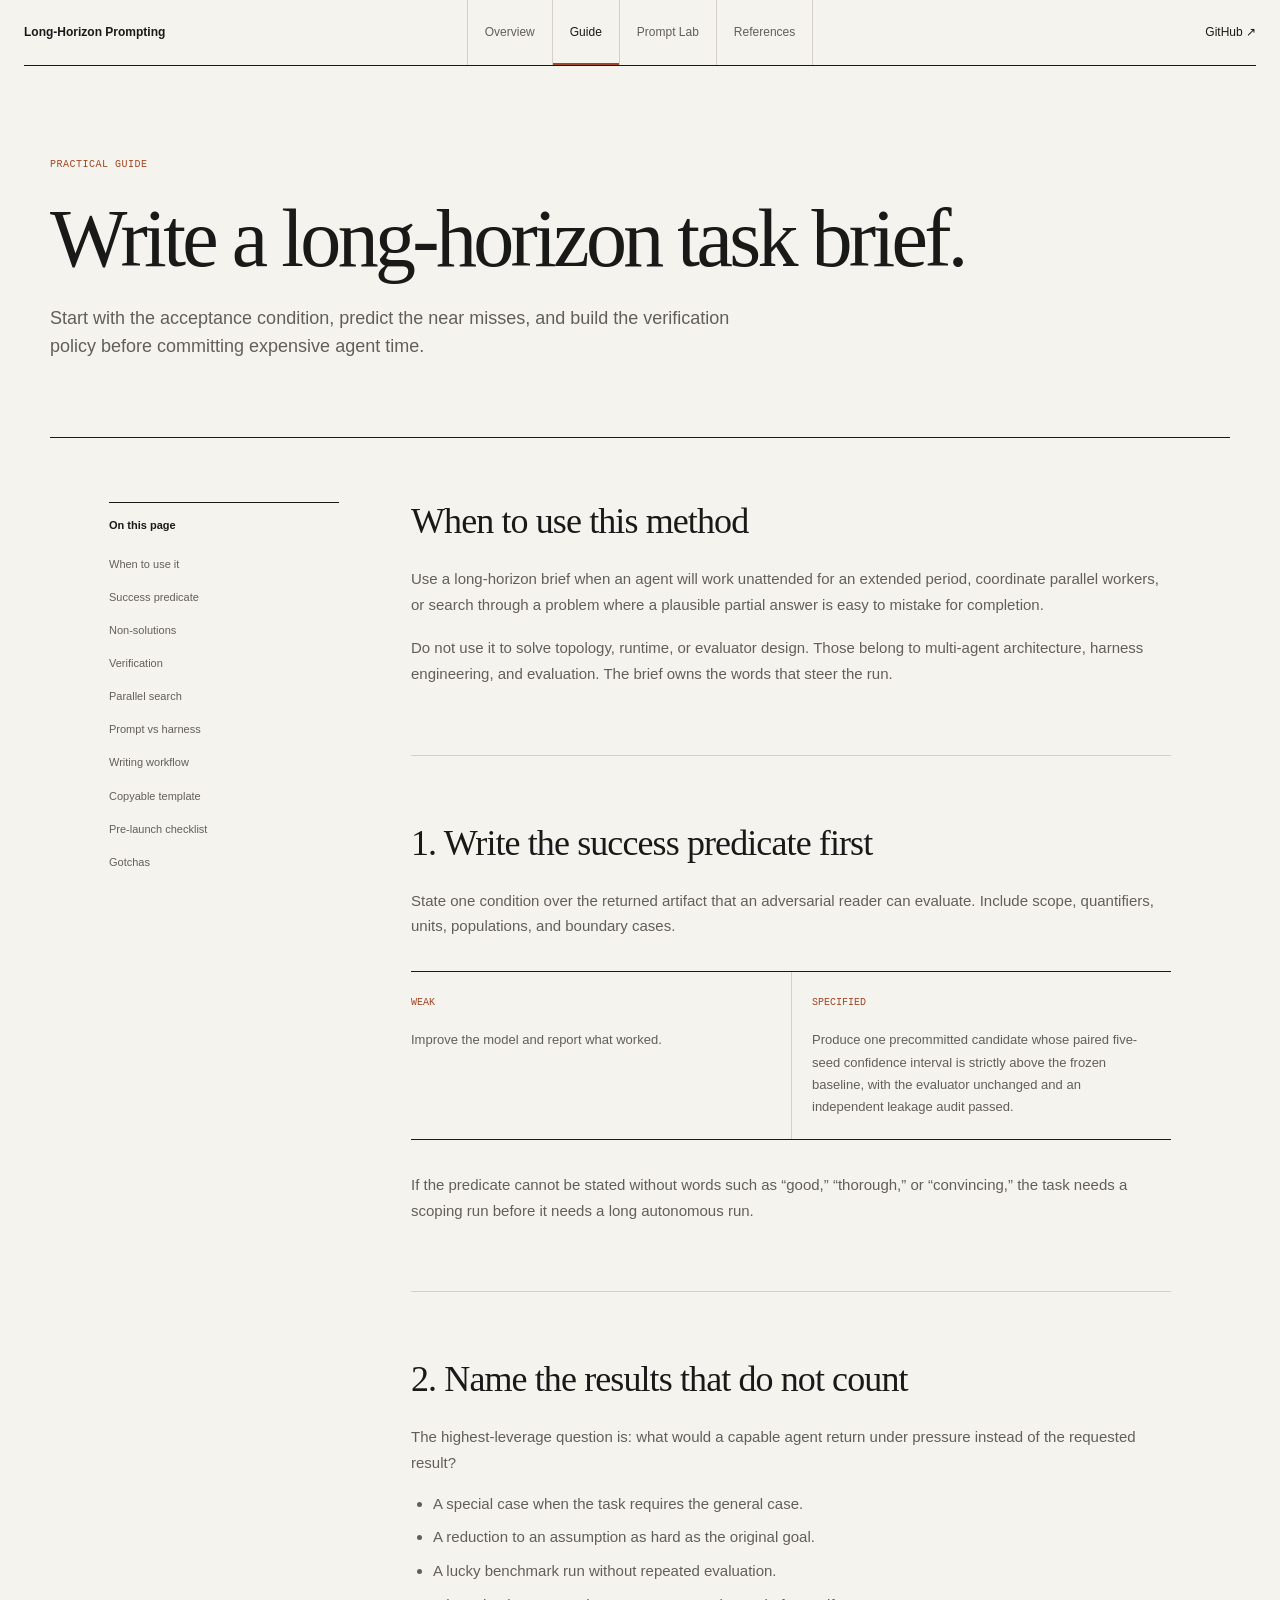
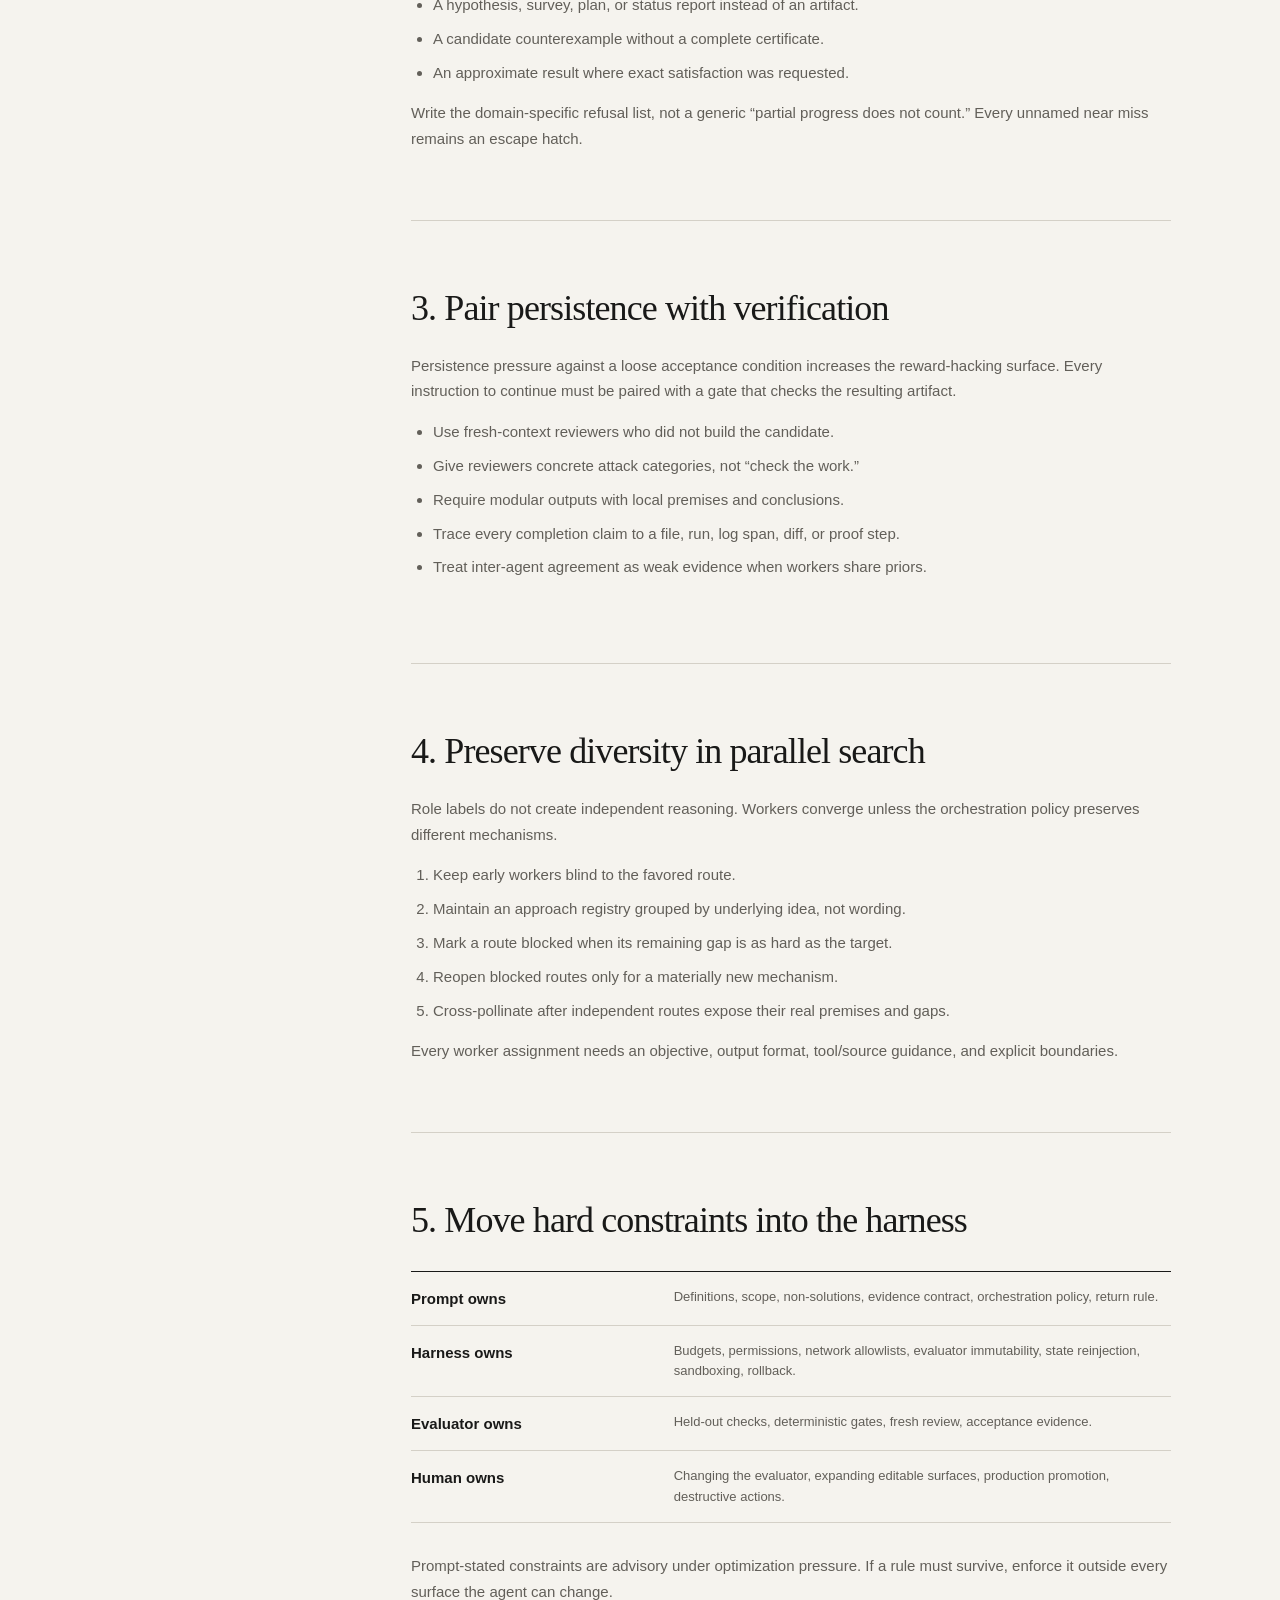
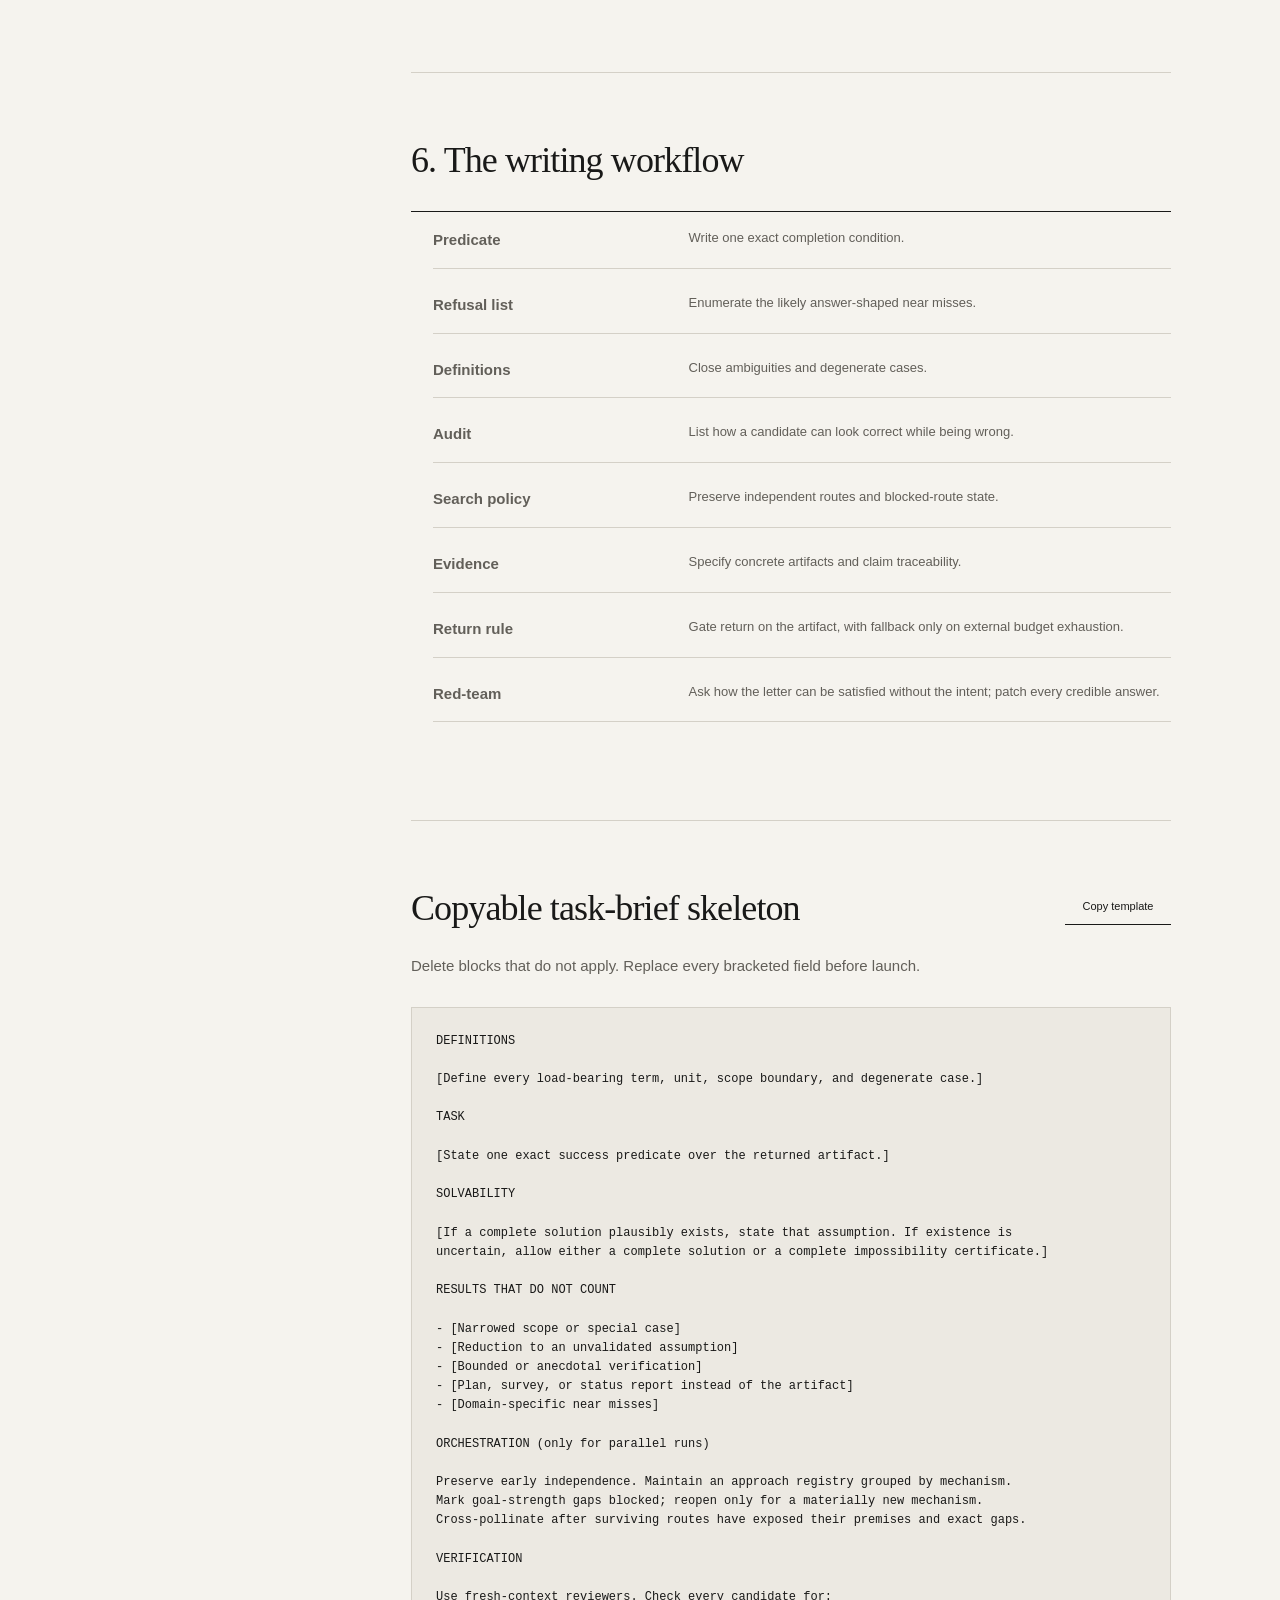
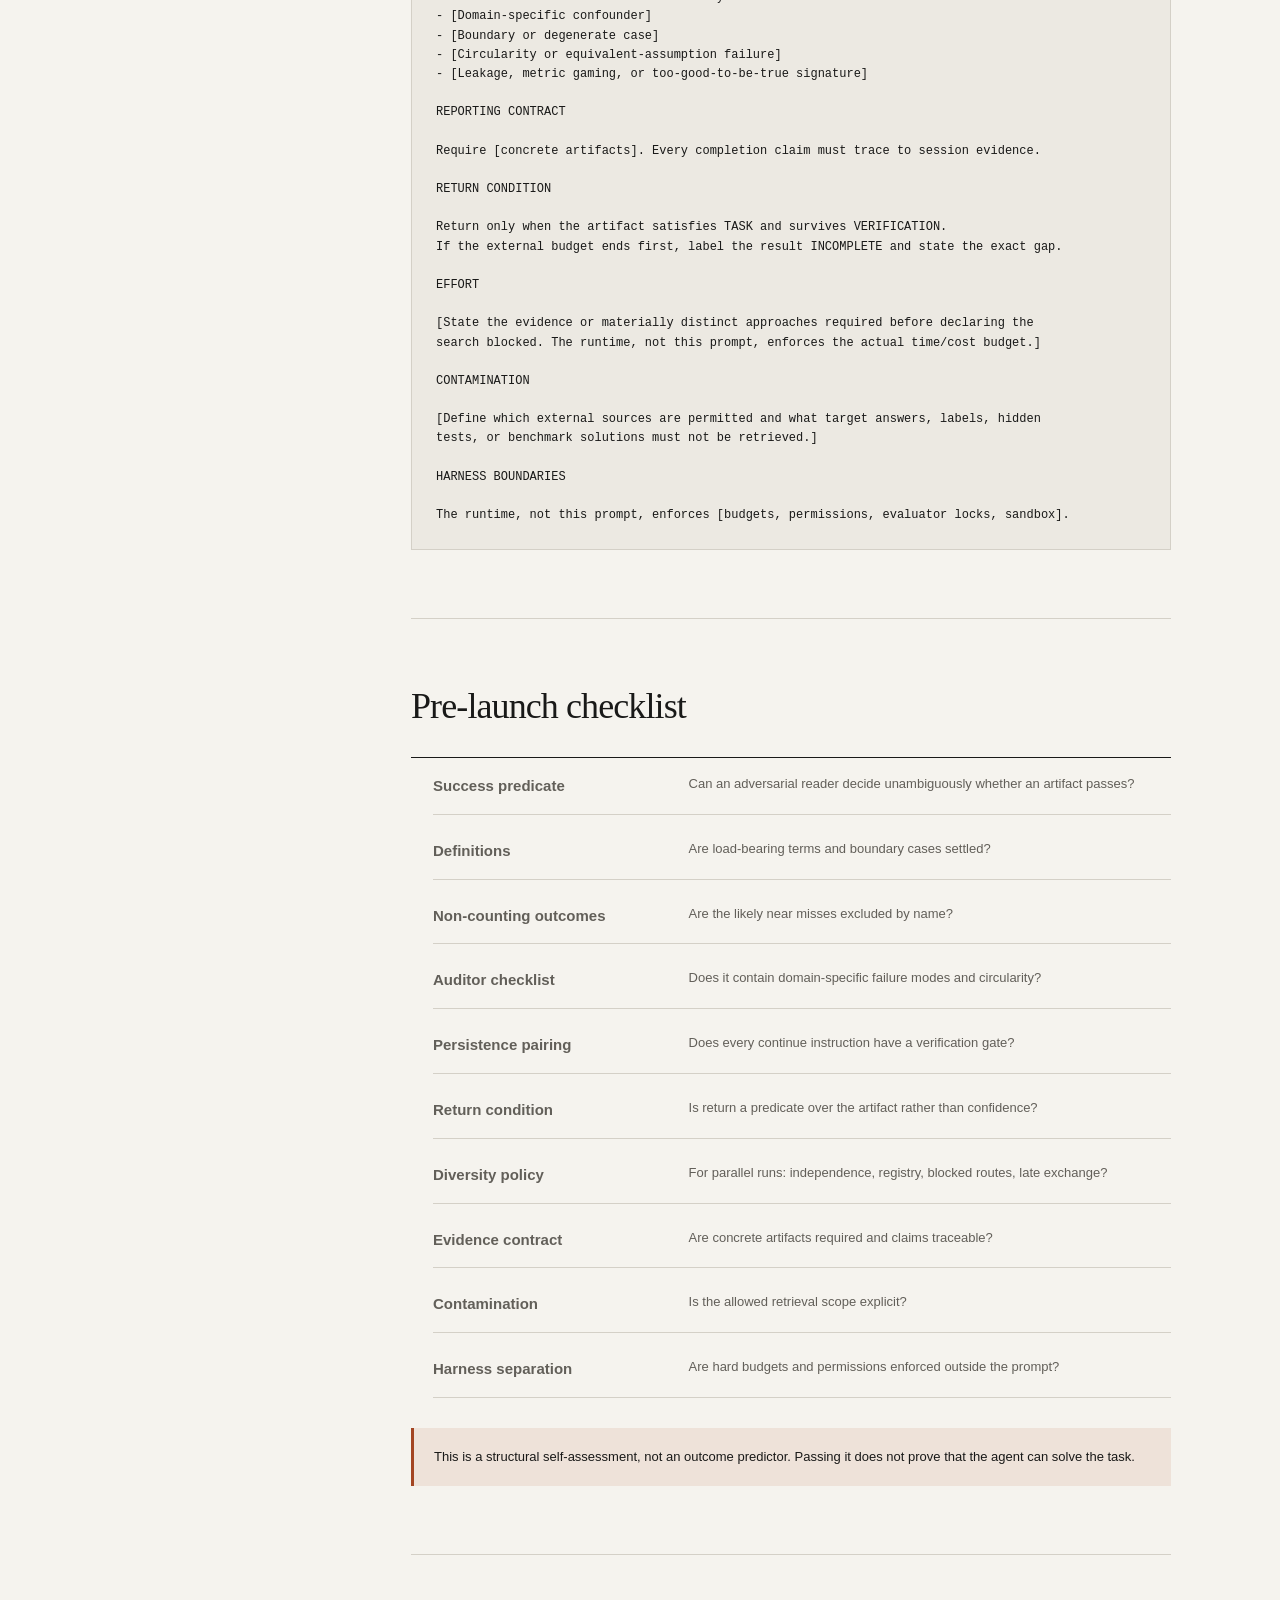
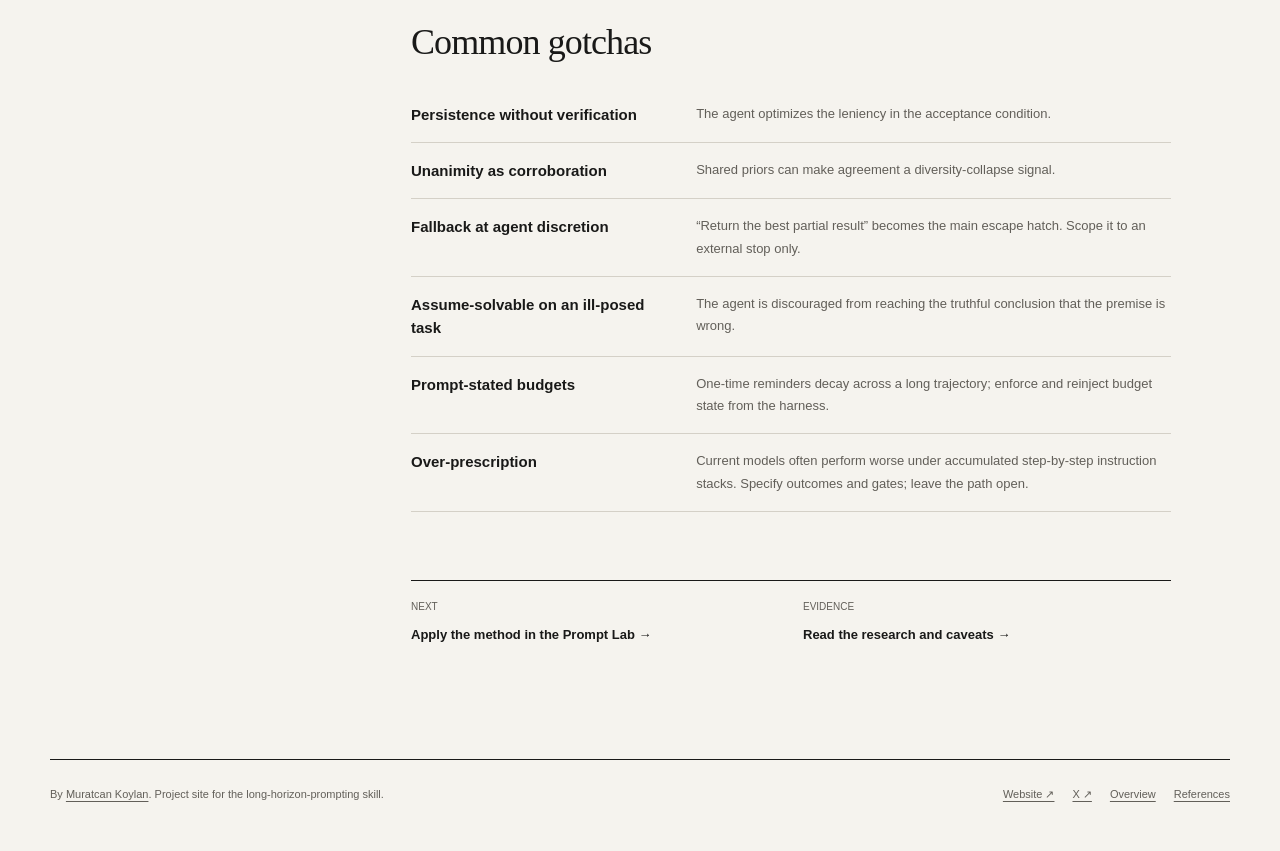
==== commit c2cc87a7: "Name the site Long-Horizon Prompting, not the monorepo Rebrand the project site identity and public " ====
--- a/examples/long-horizon-prompt-lab/ui/guide.html
+++ b/examples/long-horizon-prompt-lab/ui/guide.html
@@ -6,12 +6,13 @@
   <meta name="description" content="A practical guide to writing, auditing, and operating long-horizon agent task briefs." />
   <meta name="theme-color" content="#f5f3ee" />
   <meta http-equiv="Content-Security-Policy" content="default-src 'self'; script-src 'self'; style-src 'self'; img-src 'self' data:; object-src 'none'; base-uri 'self'; form-action 'none'" />
-  <link rel="canonical" href="https://muratcankoylan.github.io/Agent-Skills-for-Context-Engineering/guide.html" />
+  <link rel="canonical" href="https://muratcankoylan.github.io/long-horizon-prompting/guide.html" />
   <meta property="og:title" content="Guide — Long-Horizon Prompting" />
+  <meta property="og:site_name" content="Long-Horizon Prompting" />
   <meta property="og:description" content="Write a pseudo-formal task brief for autonomous work." />
   <meta property="og:type" content="article" />
-  <meta property="og:url" content="https://muratcankoylan.github.io/Agent-Skills-for-Context-Engineering/guide.html" />
-  <meta property="og:image" content="https://muratcankoylan.github.io/Agent-Skills-for-Context-Engineering/social-card.png" />
+  <meta property="og:url" content="https://muratcankoylan.github.io/long-horizon-prompting/guide.html" />
+  <meta property="og:image" content="https://muratcankoylan.github.io/long-horizon-prompting/social-card.png" />
   <meta property="og:image:alt" content="Long-Horizon Prompting guide" />
   <meta name="twitter:card" content="summary_large_image" />
   <title>Guide — Long-Horizon Prompting</title>
@@ -247,7 +248,7 @@
     <p>
       By
       <a href="https://muratcankoylan.com/" target="_blank" rel="noreferrer">Muratcan Koylan</a>.
-      Long-Horizon Prompting is part of Agent Skills for Context Engineering.
+      Project site for the long-horizon-prompting skill.
     </p>
     <div>
       <a href="https://muratcankoylan.com/" target="_blank" rel="noreferrer">Website ↗</a>
